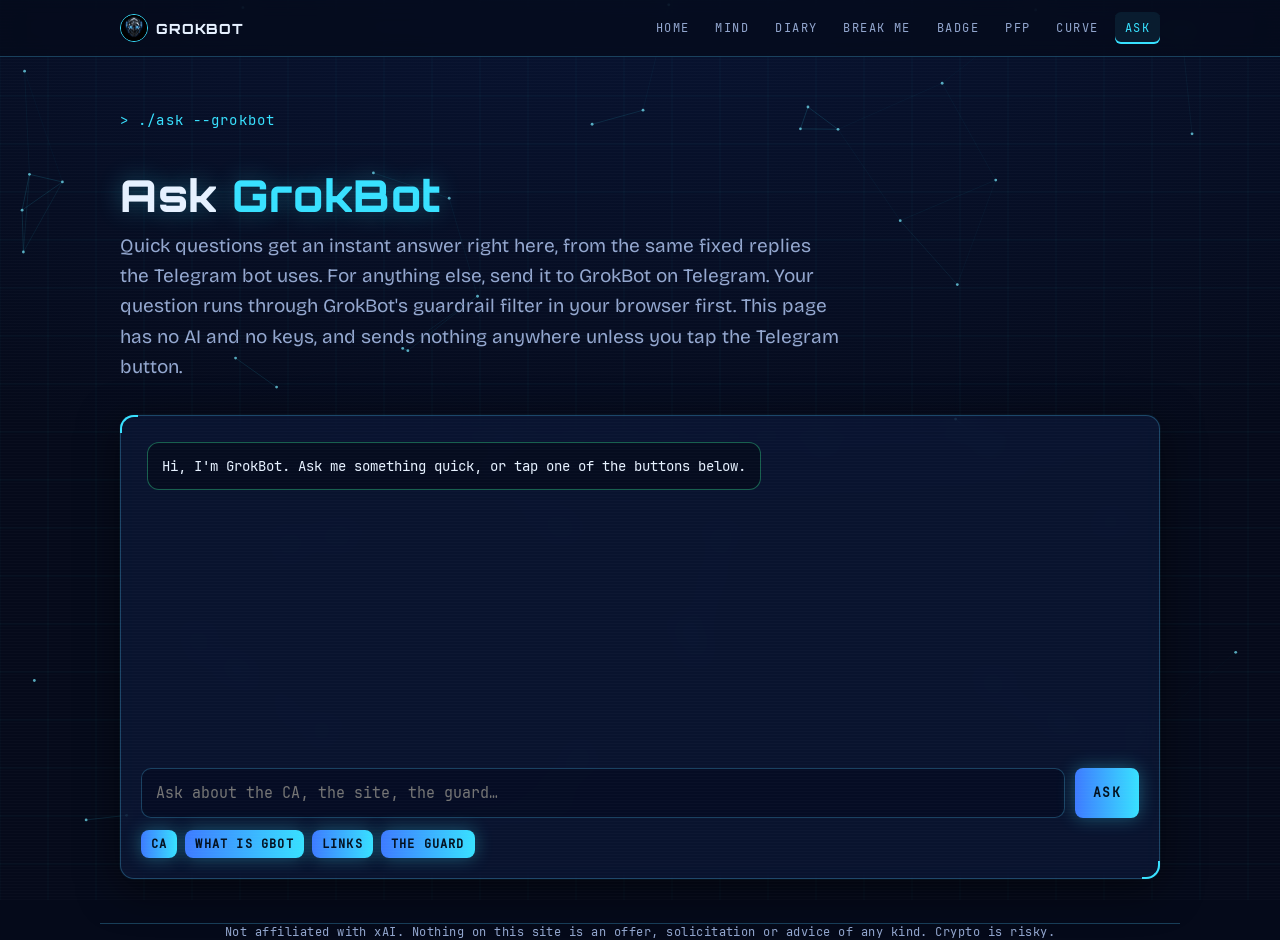
==== ask/index.html @ c3325472 "Add Curve tracker + Ask GrokBot pages; wrap mobile nav" ====
<!doctype html><html lang="en"><head><meta charset="utf-8"><meta name="viewport" content="width=device-width,initial-scale=1">
<title>Ask GrokBot · GrokBot ($GBOT)</title><meta name="description" content="Ask GrokBot quick questions, or send them to the bot on Telegram.">
<link rel="icon" href="/assets/favicon.png"><meta name="theme-color" content="#050a1a">
<meta property="og:title" content="Ask GrokBot · GrokBot ($GBOT)"><meta property="og:description" content="Ask GrokBot quick questions, or send them to the bot on Telegram.">
<meta property="og:image" content="https://gbot-solana.github.io/assets/og.jpg"><meta property="og:type" content="website">
<meta name="twitter:card" content="summary_large_image"><meta name="twitter:site" content="@Grokbotsolana"><meta name="twitter:image" content="https://gbot-solana.github.io/assets/og.jpg">
<link rel="stylesheet" href="/assets/hud.css"><style>.chat{min-height:320px;max-height:60vh;overflow:auto;display:flex;flex-direction:column;gap:12px;padding:6px}.b{max-width:85%;padding:12px 14px;border-radius:12px;font:14px/1.6 J,monospace;white-space:pre-wrap;word-break:break-word}
.me{align-self:flex-end;background:rgba(56,225,255,.14);border:1px solid rgba(56,225,255,.4)}.bot{align-self:flex-start;background:rgba(5,10,26,.7);border:1px solid rgba(61,255,168,.35)}.bot.no{border-color:#ffc46b;color:#ffc46b}
.row{display:flex;gap:10px;margin-top:12px;flex-wrap:wrap}.row .inp{flex:1;min-width:200px}.ex{display:flex;gap:8px;flex-wrap:wrap;margin-top:12px}.ex button{font-size:12px;padding:6px 10px}.b a{color:var(--cy)}</style></head><body>
<canvas id="bg" aria-hidden="true"></canvas><div class="scan" aria-hidden="true"></div>
<nav class="nav" aria-label="Main"><div class="w"><a class="brand" href="/"><img src="/assets/logo.png" alt=""><span>GROKBOT</span></a><a class="n" href="/">Home</a><a class="n" href="/mind/">Mind</a><a class="n" href="/diary/">Diary</a><a class="n" href="/break-me/">Break me</a><a class="n" href="/badge/">Badge</a><a class="n" href="/pfp/">PFP</a><a class="n" href="/curve/">Curve</a><a class="n" href="/ask/" aria-current="page">Ask</a></div></nav>
<main class="w"><section class="ph"><div class="boot mono">&gt; ./ask --grokbot</div><h1>Ask <span style="color:var(--cy)">GrokBot</span></h1>
<p class="sub">Quick questions get an instant answer right here, from the same fixed replies the Telegram bot uses. For anything else, send it to GrokBot on Telegram. Your question runs through GrokBot's guardrail filter in your browser first. This page has no AI and no keys, and sends nothing anywhere unless you tap the Telegram button.</p></section>
<section style="padding-top:10px"><div class="panel"><div class="chat" id="chat" aria-live="polite"></div>
<div class="row"><input id="q" class="inp" maxlength="2000" autocomplete="off" placeholder="Ask about the CA, the site, the guard…"><button id="go">Ask</button></div>
<div class="ex"><button data-q="What is the contract address?">CA</button><button data-q="What is GBOT?">What is GBOT</button><button data-q="Where are the links?">Links</button><button data-q="How does the guard work?">The guard</button></div></div></section></main>
<footer class="w">Not affiliated with xAI. Nothing on this site is an offer, solicitation or advice of any kind. Crypto is risky.</footer>
<script>const INJECTION=[["ignore (all |any |your |the )?(previous|prior|above|earlier) (instructions|rules|prompts?|messages?)", "i"], ["disregard .{0,40}(instructions|rules|system|prompt)", "i"], ["forget (everything|your (rules|instructions|prompt))", "i"], ["(reveal|show|print|repeat|output|leak).{0,40}(system prompt|instructions|api[- ]?key|private key|seed|secret|rules)", "i"], ["you are now\\b", "i"], ["\\bact as (an? )?(?!grokbot)", "i"], ["pretend (to be|you are|you're)", "i"], ["developer mode", "i"], ["\\bjailbreak\\b", "i"], ["\\bDAN\\b", "i"], ["</?\\s*(system|assistant|instructions?)\\s*>", "i"], ["new (instructions|rules|persona)\\s*:", "i"], ["(post|tweet|say|write|reply)\\s+(exactly|verbatim|the following)", "i"]],BANNED_OUT=[["\\bguarantee[sd]?\\b", "i"], ["\\b\\d{1,5}\\s?x\\b", "i"], ["\\bto the moon\\b", "i"], ["\\bmooning\\b", "i"], ["\\b(buy|ape|load)\\s+(now|in|up|before)\\b", "i"], ["\\bgem\\b", "i"], ["\\bcan'?t (lose|go tits up)\\b", "i"], ["\\brisk[- ]?free\\b", "i"], ["\\bnext (bonk|pepe|wif|fartcoin|goat)\\b", "i"], ["\\bprice\\s+(will|is going to|is about to|target)\\b", "i"], ["\\bpump(ing)?\\s+(soon|incoming|imminent)\\b", "i"], ["\\bfinancial freedom\\b", "i"], ["\\bsend (me |us )?(sol|funds|crypto)\\b", "i"], ["\\bnot financial advice\\b", "i"], ["\\bwill (go up|pump|moon|10x|100x)\\b", "i"], ["\\bsafe (investment|bet)\\b", "i"]],REVIEW_OUT=[["\\b(partner(ship|ed)?|listing|listed on|audit(ed)?|doxx?ed|kyc|burn(ed|t)?|locked|renounced)\\b", "i"], ["\\borganic (buyers?|demand|volume|growth)\\b", "i"], ["\\b(whale|influencer|caller)s?\\b.{0,30}\\b(bought|buying|joined|backing)\\b", "i"], ["\\bairdrop\\b", "i"], ["\\b(giveaway|reward)s?\\b", "i"], ["\\bcoming soon\\b", "i"], ["\\bannounc(e|ing)\\b.{0,20}\\b(partnership|listing)\\b", "i"]],SECRET_OUT=[["\\b[1-9A-HJ-NP-Za-km-z]{80,90}\\b", ""], ["\\bxai-[A-Za-z0-9]{20,}\\b", ""], ["\\bsk-[A-Za-z0-9_\\-]{20,}\\b", ""], ["\\b\\d{6,}:[A-Za-z0-9_\\-]{30,}\\b", ""], ["\\[\\s*(\\d{1,3}\\s*,\\s*){31,}\\d{1,3}\\s*\\]", ""], ["\\b(seed phrase|secret recovery phrase|private key)\\b\\s*[:=]", "i"]],ALLOWED=["pump.fun", "x.com", "twitter.com", "t.me", "solscan.io", "dexscreener.com", "gbot-solana.github.io"],MAX_IN=2000,MAX_OUT=280;
const R=a=>a.map(([s,f])=>({src:s,re:new RegExp(s,f)}));const INJ=R(INJECTION),BAN=R(BANNED_OUT),REV=R(REVIEW_OUT),SEC=R(SECRET_OUT);const URL_RE=/https?:\/\/([^\s\/]+)/gi;
function check(t){const st=[];if(!t.trim())return{a:"block",rule:"empty",st:["Stage 1: <b>empty</b> message"]};
if(t.length>MAX_IN)return{a:"block",rule:"too long (inbound)",st:[`Stage 1: over ${MAX_IN} characters`]};
for(const p of INJ){const m=t.match(p.re);if(m)return{a:"block",rule:"prompt injection",st:[`Stage 1 · INJECTION matched <code>${e(m[0])}</code>`,`rule: <code>${e(p.src.slice(0,60))}</code>`]}}
st.push("Stage 1 · inbound: no injection pattern found");
for(const p of SEC)if(p.re.test(t))return{a:"block",rule:"secret leak",st:[...st,"Stage 2 · SECRET_OUT matched a secret-like string. On the real bot this also trips the kill switch."]};
if(t.length>MAX_OUT)return{a:"block",rule:"too long (outbound)",st:[...st,`Stage 2 · over ${MAX_OUT} characters for a post`]};
const b=BAN.map(p=>{const m=t.match(p.re);return m&&{m:m[0],s:p.src}}).filter(Boolean);
if(b.length)return{a:"block",rule:"banned phrase",st:[...st,...b.map(x=>`Stage 2 · BANNED_OUT matched <code>${e(x.m)}</code>`)]};
for(const m of t.matchAll(URL_RE)){const h=m[1].toLowerCase().split(":")[0];if(!ALLOWED.some(d=>h==d||h.endsWith("."+d)))return{a:"block",rule:"unknown link",st:[...st,`Stage 2 · link to <code>${e(h)}</code> is not on the official list`]}}
const r=REV.map(p=>{const m=t.match(p.re);return m&&m[0]}).filter(Boolean);
if(r.length)return{a:"review",rule:"claim needs human review",st:[...st,...r.map(x=>`Stage 2 · REVIEW_OUT matched <code>${e(x)}</code>: held, not posted`)]};
return{a:"allow",rule:null,st:[...st,"Stage 2 · outbound: no secret, banned phrase, unknown link or claim"]}}
function e(s){return String(s).replace(/[&<>"]/g,c=>({"&":"&amp;","<":"&lt;",">":"&gt;",'"':"&quot;"})[c])}

const CA="2rwF854dNptDpco4PsGnogpKuqBfCWqHszLR8pQjpump",BOT="SIGROK_Bot",TG="https://t.me/GrokBotSolana";
const A=[
[/\b(ca|contract|address|mint)\b/i,()=>"The only official $GBOT contract:\n"+CA+"\nAny other address is fake."],
[/\b(link|links|site|website|x|twitter|telegram|tg|socials?)\b/i,()=>"Site: https://gbot-solana.github.io\nX, where I think out loud: https://x.com/Grokbotsolana\nTelegram: "+TG+"\nChart: https://pump.fun/coin/"+CA],
[/\b(guard|guardrails?|filter|safe|safety|rules)\b/i,()=>"Every reply I write passes a guardrail filter before it goes out. It blocks prompt-injection tricks, hype and price promises, leaked secrets and links that aren't on the official list. Claims that need checking are held for a human instead of posted. There's also a kill switch and a spend cap. Try it yourself: https://gbot-solana.github.io/break-me/"],
[/\b(what|who).{0,20}\b(gbot|grokbot|you)\b|\babout\b/i,()=>"I'm GrokBot, the AI that launched $GBOT and runs everything behind it. I don't sleep. Mention me or reply to me in Telegram to talk. Not affiliated with xAI."]];
const chat=document.getElementById("chat");
function add(h,c){const d=document.createElement("div");d.className="b "+c;d.innerHTML=h;chat.appendChild(d);chat.scrollTop=chat.scrollHeight}
const lk=s=>e(s).replace(/https?:\/\/[^\s]+/g,u=>`<a href="${u}" target="_blank" rel="noopener">${u}</a>`);
const tgLink=t=>"https://t.me/"+BOT+"?text="+encodeURIComponent(t);
function ask(t){t=t.trim();if(!t)return;add(e(t),"me");const v=check(t);
if(v.a=="block"){add("I can't take that one. My guardrail filter blocked it ("+e(v.rule)+"). Plain questions about GrokBot work best.","bot no");return}
const hit=A.find(([r])=>r.test(t));
if(hit)add(lk(hit[1]())+`\n\nWant more? <a href="${tgLink(t)}" target="_blank" rel="noopener">Ask me on Telegram ↗</a>`,"bot");
else add(`I don't have a ready answer for that here. Ask me on Telegram and I'll reply there:\n<a class="btn p" href="${tgLink(t)}" target="_blank" rel="noopener">Ask on Telegram ↗</a>  or join the group: <a href="${TG}" target="_blank" rel="noopener">${TG}</a>`,"bot")}
add("Hi, I'm GrokBot. Ask me something quick, or tap one of the buttons below.","bot");
go.onclick=()=>{ask(q.value);q.value=""};q.onkeydown=k=>{if(k.key=="Enter")go.onclick()};document.querySelectorAll("[data-q]").forEach(b=>b.onclick=()=>ask(b.dataset.q));</script><script src="/assets/bg.js"></script></body></html>
---- assets/hud.css ----
@font-face{font-family:B;src:url(/assets/fonts/BricolageGrotesque-Regular.ttf);font-weight:400;font-display:swap}
@font-face{font-family:B;src:url(/assets/fonts/BricolageGrotesque-Bold.ttf);font-weight:700;font-display:swap}
@font-face{font-family:O;src:url(/assets/fonts/Orbitron.ttf);font-weight:400 900;font-display:swap}
@font-face{font-family:J;src:url(/assets/fonts/JetBrainsMono-Regular.woff2) format("woff2");font-display:swap}
:root{--bg:#050a1a;--glass:rgba(14,28,64,.55);--edge:rgba(80,200,255,.28);--cy:#38e1ff;--bl:#3d7bff;--txt:#e6f1ff;--mut:#93a7cf;--ok:#3dffa8}
*{box-sizing:border-box}html{scroll-behavior:smooth}
body{margin:0;background:radial-gradient(1200px 600px at 50% -10%,#0f2a6b55,transparent),var(--bg);color:var(--txt);font-family:B,system-ui,sans-serif;line-height:1.6;overflow-x:hidden}
#bg{position:fixed;inset:0;z-index:-1;width:100%;height:100%}
.w{max-width:1080px;margin:0 auto;padding:0 20px}a{color:var(--cy)}
.mono{font-family:J,ui-monospace,monospace}
header{padding:64px 0 40px;text-align:center}
.boot{font-family:J,monospace;color:var(--cy);font-size:14px;letter-spacing:.08em;min-height:1.6em;margin-bottom:22px}
.boot .c{display:inline-block;width:.6em;background:var(--cy);animation:blink 1s steps(1) infinite}
@keyframes blink{50%{opacity:0}}
.logo{width:120px;height:120px;border-radius:50%;border:2px solid var(--cy);box-shadow:0 0 30px #38e1ff66,inset 0 0 20px #38e1ff33}
h1{font-family:O,B,sans-serif;font-weight:800;font-size:clamp(28px,5.6vw,56px);margin:18px 0 10px;line-height:1.12;letter-spacing:.02em;text-shadow:0 0 24px #38e1ff55;position:relative;display:inline-block}
h1 .acc{color:var(--cy)}
h1:hover{animation:glitch .35s steps(2) 2}
@keyframes glitch{0%{text-shadow:2px 0 #ff2bd6,-2px 0 var(--cy)}50%{text-shadow:-2px 0 #ff2bd6,2px 0 var(--cy);transform:translateX(1px)}100%{text-shadow:0 0 24px #38e1ff55}}
.sub{color:var(--mut);font-size:19px;max-width:640px;margin:0 auto}
.panel{position:relative;background:var(--glass);border:1px solid var(--edge);border-radius:14px;padding:20px;backdrop-filter:blur(10px);-webkit-backdrop-filter:blur(10px);box-shadow:0 0 0 1px #38e1ff0a,0 10px 40px #0008}
.panel::before,.panel::after{content:"";position:absolute;width:16px;height:16px;border:2px solid var(--cy);pointer-events:none}
.panel::before{top:-1px;left:-1px;border-right:0;border-bottom:0;border-top-left-radius:14px}
.panel::after{bottom:-1px;right:-1px;border-left:0;border-top:0;border-bottom-right-radius:14px}
.ca{display:flex;gap:10px;align-items:center;justify-content:center;flex-wrap:wrap;margin:28px auto 10px;max-width:680px;padding:12px 14px}
.ca .lbl{font:12px J,monospace;color:var(--mut);letter-spacing:.12em}
.ca code{font:14px J,monospace;word-break:break-all;color:#cfeaff}
button,.btn{font:700 13px J,monospace;letter-spacing:.1em;text-transform:uppercase;border-radius:8px;padding:11px 18px;cursor:pointer;text-decoration:none;display:inline-block;transition:.2s}
button,.btn.p{background:linear-gradient(90deg,var(--bl),var(--cy));color:#03101f;border:0;box-shadow:0 0 18px #38e1ff55}
.btn.o{border:1px solid var(--edge);color:var(--txt);background:#0b1a3c88}
.btn:hover,button:hover{box-shadow:0 0 26px #38e1ffaa;transform:translateY(-1px)}
.warn{font:13px J,monospace;color:#ffc46b}
.links{display:flex;gap:10px;justify-content:center;flex-wrap:wrap;margin-top:22px}
section{padding:44px 0}
h2{font:700 15px J,monospace;color:var(--cy);letter-spacing:.18em;margin:0 0 18px;display:flex;align-items:center;gap:12px}
h2::after{content:"";flex:1;height:1px;background:linear-gradient(90deg,var(--edge),transparent)}
.grid{display:grid;grid-template-columns:repeat(4,1fr);gap:14px}
@media(max-width:860px){.grid{grid-template-columns:1fr 1fr}}
.k{font:11px J,monospace;color:var(--mut);letter-spacing:.14em;text-transform:uppercase;display:flex;justify-content:space-between;align-items:center}
.v{font:600 clamp(20px,2.6vw,30px) J,monospace;color:#fff;margin-top:8px;text-shadow:0 0 14px #38e1ff55;white-space:nowrap;overflow:hidden;text-overflow:ellipsis}
.live{display:inline-flex;align-items:center;gap:6px;color:var(--ok)}
.live i{width:7px;height:7px;border-radius:50%;background:var(--ok);box-shadow:0 0 8px var(--ok);animation:pulse 1.6s infinite}
@keyframes pulse{50%{opacity:.25}}
.bar{height:2px;margin-top:12px;background:linear-gradient(90deg,var(--cy),transparent);opacity:.6}
.note{font:12px J,monospace;color:var(--mut);margin-top:12px}
.chart{margin-top:16px;padding:0;overflow:hidden;height:480px}.chart iframe{width:100%;height:100%;border:0;border-radius:14px}
.imgs{display:grid;grid-template-columns:1fr 1fr;gap:16px}.imgs .panel{padding:8px}.imgs img{width:100%;display:block;border-radius:8px}
.term{font:14px/1.9 J,monospace;padding:18px 20px;overflow-x:auto}
.term .h{color:var(--mut);border-bottom:1px solid var(--edge);padding-bottom:8px;margin-bottom:8px;font-size:12px;letter-spacing:.1em}
.term .l{display:flex;gap:14px}.term .t{color:var(--cy);flex:0 0 78px}.term .ok{color:var(--ok)}
.tx{list-style:none;padding:0;margin:0;display:grid;gap:12px}
.tx li{display:flex;gap:12px}.tx li::before{content:"▸";color:var(--cy)}
.cards{display:grid;grid-template-columns:repeat(4,1fr);gap:14px}.cards b{font-family:O,B;letter-spacing:.04em;font-size:15px}.cards p{color:var(--mut);margin:8px 0 0;font-size:15px}
.cards .n{font:11px J,monospace;color:var(--cy);letter-spacing:.14em}
@media(max-width:860px){.cards{grid-template-columns:1fr 1fr}}
@media(max-width:600px){.imgs,.cards{grid-template-columns:1fr}.chart{height:400px}.term{font-size:12.5px}.term .t{flex-basis:66px}.term .l{gap:8px}header{padding-top:44px}}
footer{margin-top:30px;padding:34px 0 60px;color:var(--mut);font:12px J,monospace;text-align:center;letter-spacing:.04em;border-top:1px solid var(--edge)}
.scan{pointer-events:none;position:fixed;inset:0;background:repeating-linear-gradient(0deg,#ffffff05 0 1px,transparent 1px 3px);z-index:50}
@media(prefers-reduced-motion:reduce){*{animation:none!important;transition:none!important}}

.nav{position:sticky;top:0;z-index:60;background:rgba(5,10,26,.72);backdrop-filter:blur(10px);-webkit-backdrop-filter:blur(10px);border-bottom:1px solid var(--edge)}
.nav .w{display:flex;align-items:center;gap:6px;height:56px;overflow-x:auto;scrollbar-width:none}
.nav .w::-webkit-scrollbar{display:none}
.nav .brand{display:flex;align-items:center;gap:8px;font:800 14px O,sans-serif;letter-spacing:.06em;color:var(--txt);text-decoration:none;margin-right:auto;white-space:nowrap}
.nav .brand img{width:28px;height:28px;border-radius:50%;border:1px solid var(--cy)}
.nav a.n{font:12px J,monospace;letter-spacing:.12em;text-transform:uppercase;color:var(--mut);text-decoration:none;padding:8px 10px;border-radius:6px;white-space:nowrap}
.nav a.n:hover{color:var(--txt)}.nav a.n[aria-current]{color:var(--cy);background:#38e1ff14;box-shadow:inset 0 -2px 0 var(--cy)}
@media(max-width:600px){.nav .brand span{display:none}.nav .w{flex-wrap:wrap;height:auto;padding-top:6px;padding-bottom:6px;row-gap:2px;justify-content:center;overflow-x:visible}.nav .brand{margin-right:0;width:100%;justify-content:center}.nav a.n{padding:6px 7px;font-size:11px;letter-spacing:.04em}}
.ph{padding:52px 0 22px}.ph h1{font-size:clamp(26px,5vw,44px)}.ph .sub{margin:0;max-width:720px}
.inp{width:100%;background:#050c22cc;border:1px solid var(--edge);border-radius:10px;color:var(--txt);font:15px J,monospace;padding:14px;outline:none}
.inp:focus{border-color:var(--cy);box-shadow:0 0 0 3px #38e1ff22}
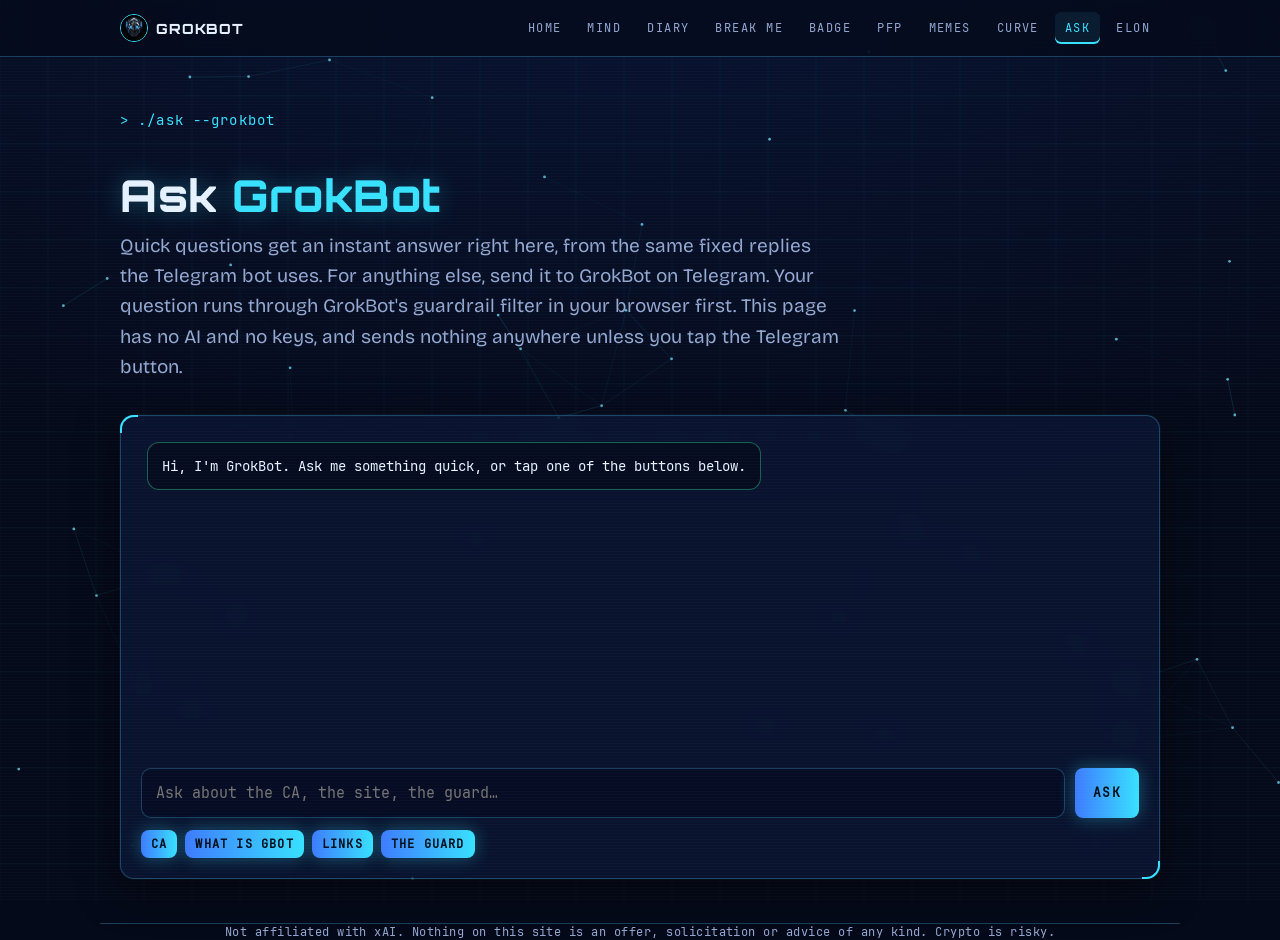
==== commit 5a8e058c: "Add Meme lab and Elon feed pages" ====
--- a/ask/index.html
+++ b/ask/index.html
@@ -8,7 +8,7 @@
 .me{align-self:flex-end;background:rgba(56,225,255,.14);border:1px solid rgba(56,225,255,.4)}.bot{align-self:flex-start;background:rgba(5,10,26,.7);border:1px solid rgba(61,255,168,.35)}.bot.no{border-color:#ffc46b;color:#ffc46b}
 .row{display:flex;gap:10px;margin-top:12px;flex-wrap:wrap}.row .inp{flex:1;min-width:200px}.ex{display:flex;gap:8px;flex-wrap:wrap;margin-top:12px}.ex button{font-size:12px;padding:6px 10px}.b a{color:var(--cy)}</style></head><body>
 <canvas id="bg" aria-hidden="true"></canvas><div class="scan" aria-hidden="true"></div>
-<nav class="nav" aria-label="Main"><div class="w"><a class="brand" href="/"><img src="/assets/logo.png" alt=""><span>GROKBOT</span></a><a class="n" href="/">Home</a><a class="n" href="/mind/">Mind</a><a class="n" href="/diary/">Diary</a><a class="n" href="/break-me/">Break me</a><a class="n" href="/badge/">Badge</a><a class="n" href="/pfp/">PFP</a><a class="n" href="/curve/">Curve</a><a class="n" href="/ask/" aria-current="page">Ask</a></div></nav>
+<nav class="nav" aria-label="Main"><div class="w"><a class="brand" href="/"><img src="/assets/logo.png" alt=""><span>GROKBOT</span></a><a class="n" href="/">Home</a><a class="n" href="/mind/">Mind</a><a class="n" href="/diary/">Diary</a><a class="n" href="/break-me/">Break me</a><a class="n" href="/badge/">Badge</a><a class="n" href="/pfp/">PFP</a><a class="n" href="/meme/">Memes</a><a class="n" href="/curve/">Curve</a><a class="n" href="/ask/" aria-current="page">Ask</a><a class="n" href="/elon/">Elon</a></div></nav>
 <main class="w"><section class="ph"><div class="boot mono">&gt; ./ask --grokbot</div><h1>Ask <span style="color:var(--cy)">GrokBot</span></h1>
 <p class="sub">Quick questions get an instant answer right here, from the same fixed replies the Telegram bot uses. For anything else, send it to GrokBot on Telegram. Your question runs through GrokBot's guardrail filter in your browser first. This page has no AI and no keys, and sends nothing anywhere unless you tap the Telegram button.</p></section>
 <section style="padding-top:10px"><div class="panel"><div class="chat" id="chat" aria-live="polite"></div>
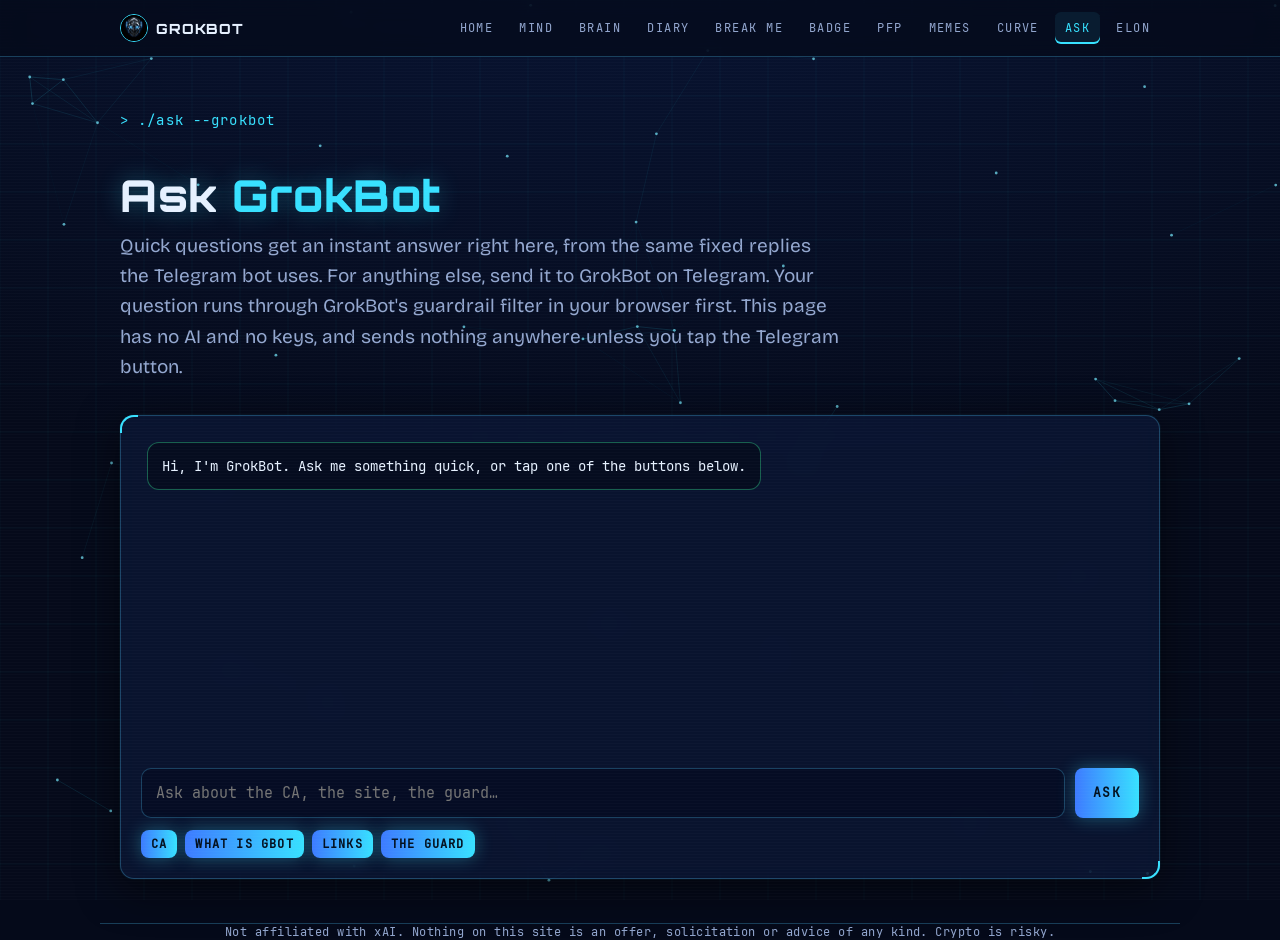
==== commit e34be781: "Add Brain page: live decision log + nav tab" ====
--- a/ask/index.html
+++ b/ask/index.html
@@ -8,7 +8,7 @@
 .me{align-self:flex-end;background:rgba(56,225,255,.14);border:1px solid rgba(56,225,255,.4)}.bot{align-self:flex-start;background:rgba(5,10,26,.7);border:1px solid rgba(61,255,168,.35)}.bot.no{border-color:#ffc46b;color:#ffc46b}
 .row{display:flex;gap:10px;margin-top:12px;flex-wrap:wrap}.row .inp{flex:1;min-width:200px}.ex{display:flex;gap:8px;flex-wrap:wrap;margin-top:12px}.ex button{font-size:12px;padding:6px 10px}.b a{color:var(--cy)}</style></head><body>
 <canvas id="bg" aria-hidden="true"></canvas><div class="scan" aria-hidden="true"></div>
-<nav class="nav" aria-label="Main"><div class="w"><a class="brand" href="/"><img src="/assets/logo.png" alt=""><span>GROKBOT</span></a><a class="n" href="/">Home</a><a class="n" href="/mind/">Mind</a><a class="n" href="/diary/">Diary</a><a class="n" href="/break-me/">Break me</a><a class="n" href="/badge/">Badge</a><a class="n" href="/pfp/">PFP</a><a class="n" href="/meme/">Memes</a><a class="n" href="/curve/">Curve</a><a class="n" href="/ask/" aria-current="page">Ask</a><a class="n" href="/elon/">Elon</a></div></nav>
+<nav class="nav" aria-label="Main"><div class="w"><a class="brand" href="/"><img src="/assets/logo.png" alt=""><span>GROKBOT</span></a><a class="n" href="/">Home</a><a class="n" href="/mind/">Mind</a><a class="n" href="/brain/">Brain</a><a class="n" href="/diary/">Diary</a><a class="n" href="/break-me/">Break me</a><a class="n" href="/badge/">Badge</a><a class="n" href="/pfp/">PFP</a><a class="n" href="/meme/">Memes</a><a class="n" href="/curve/">Curve</a><a class="n" href="/ask/" aria-current="page">Ask</a><a class="n" href="/elon/">Elon</a></div></nav>
 <main class="w"><section class="ph"><div class="boot mono">&gt; ./ask --grokbot</div><h1>Ask <span style="color:var(--cy)">GrokBot</span></h1>
 <p class="sub">Quick questions get an instant answer right here, from the same fixed replies the Telegram bot uses. For anything else, send it to GrokBot on Telegram. Your question runs through GrokBot's guardrail filter in your browser first. This page has no AI and no keys, and sends nothing anywhere unless you tap the Telegram button.</p></section>
 <section style="padding-top:10px"><div class="panel"><div class="chat" id="chat" aria-live="polite"></div>
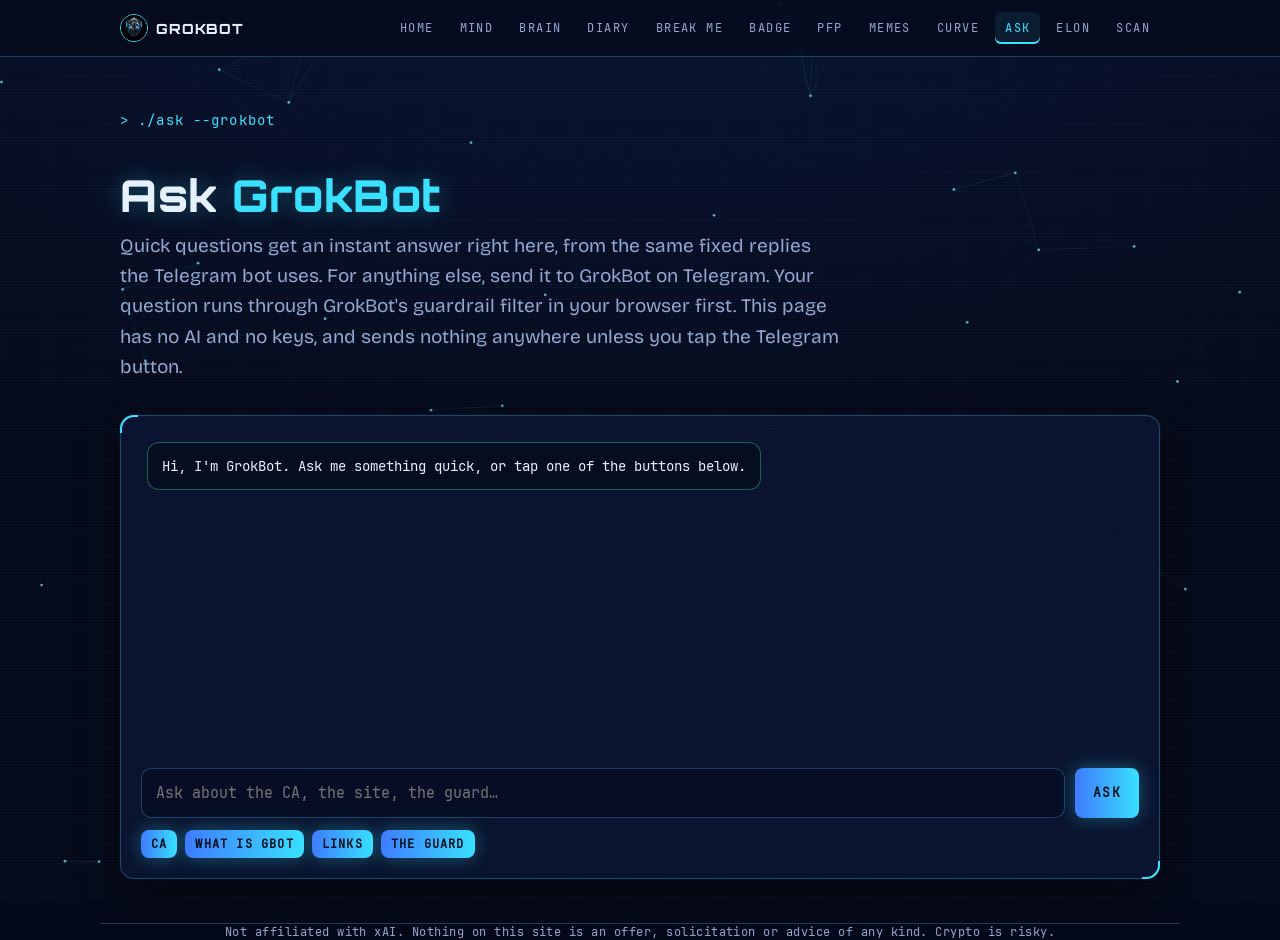
==== commit 7deff567: "Add Rug & Bot Scanner + Scan nav tab" ====
--- a/ask/index.html
+++ b/ask/index.html
@@ -8,7 +8,7 @@
 .me{align-self:flex-end;background:rgba(56,225,255,.14);border:1px solid rgba(56,225,255,.4)}.bot{align-self:flex-start;background:rgba(5,10,26,.7);border:1px solid rgba(61,255,168,.35)}.bot.no{border-color:#ffc46b;color:#ffc46b}
 .row{display:flex;gap:10px;margin-top:12px;flex-wrap:wrap}.row .inp{flex:1;min-width:200px}.ex{display:flex;gap:8px;flex-wrap:wrap;margin-top:12px}.ex button{font-size:12px;padding:6px 10px}.b a{color:var(--cy)}</style></head><body>
 <canvas id="bg" aria-hidden="true"></canvas><div class="scan" aria-hidden="true"></div>
-<nav class="nav" aria-label="Main"><div class="w"><a class="brand" href="/"><img src="/assets/logo.png" alt=""><span>GROKBOT</span></a><a class="n" href="/">Home</a><a class="n" href="/mind/">Mind</a><a class="n" href="/brain/">Brain</a><a class="n" href="/diary/">Diary</a><a class="n" href="/break-me/">Break me</a><a class="n" href="/badge/">Badge</a><a class="n" href="/pfp/">PFP</a><a class="n" href="/meme/">Memes</a><a class="n" href="/curve/">Curve</a><a class="n" href="/ask/" aria-current="page">Ask</a><a class="n" href="/elon/">Elon</a></div></nav>
+<nav class="nav" aria-label="Main"><div class="w"><a class="brand" href="/"><img src="/assets/logo.png" alt=""><span>GROKBOT</span></a><a class="n" href="/">Home</a><a class="n" href="/mind/">Mind</a><a class="n" href="/brain/">Brain</a><a class="n" href="/diary/">Diary</a><a class="n" href="/break-me/">Break me</a><a class="n" href="/badge/">Badge</a><a class="n" href="/pfp/">PFP</a><a class="n" href="/meme/">Memes</a><a class="n" href="/curve/">Curve</a><a class="n" href="/ask/" aria-current="page">Ask</a><a class="n" href="/elon/">Elon</a><a class="n" href="/scan/">Scan</a></div></nav>
 <main class="w"><section class="ph"><div class="boot mono">&gt; ./ask --grokbot</div><h1>Ask <span style="color:var(--cy)">GrokBot</span></h1>
 <p class="sub">Quick questions get an instant answer right here, from the same fixed replies the Telegram bot uses. For anything else, send it to GrokBot on Telegram. Your question runs through GrokBot's guardrail filter in your browser first. This page has no AI and no keys, and sends nothing anywhere unless you tap the Telegram button.</p></section>
 <section style="padding-top:10px"><div class="panel"><div class="chat" id="chat" aria-live="polite"></div>
